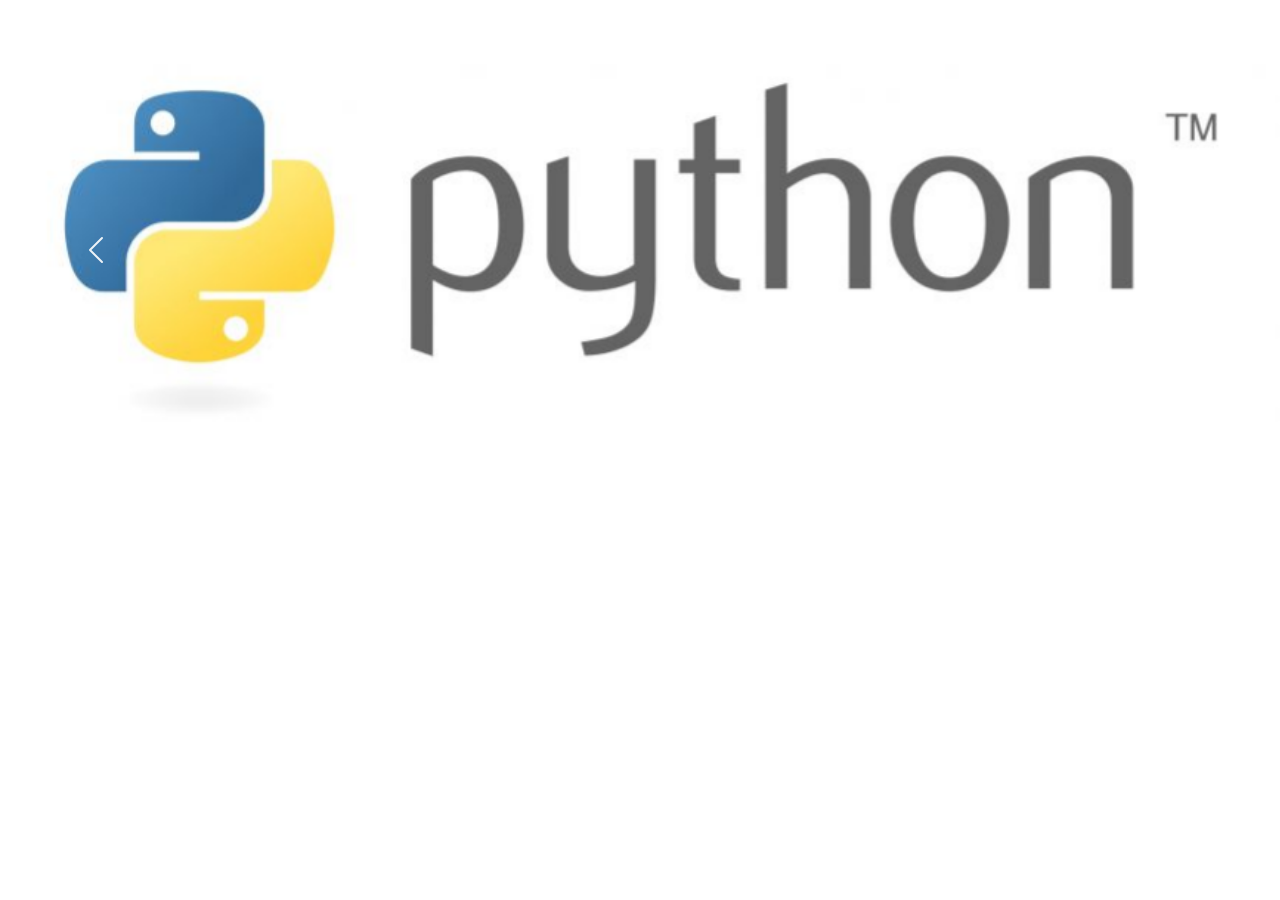
==== index.html @ 14a9f759 "Agregamos carousel básico con estilos de imagen" ====
<!DOCTYPE html>
<html lang="en">
  <head>
    <meta charset="utf-8" />
    <meta name="viewport" content="width=device-width, initial-scale=1" />
    <title>Bootstrap</title>
    <link
      href="https://cdn.jsdelivr.net/npm/bootstrap@5.3.3/dist/css/bootstrap.min.css"
      rel="stylesheet"
      integrity="sha384-QWTKZyjpPEjISv5WaRU9OFeRpok6YctnYmDr5pNlyT2bRjXh0JMhjY6hW+ALEwIH"
      crossorigin="anonymous"
    />
    <link rel="stylesheet" href="./css/estilos.css" />
  </head>
  <body>
    <main>
      <div id="carouselExampleFade" class="carousel slide carousel-fade">
        <div class="carousel-inner">
          <div class="carousel-item active">
            <img src="./assets/python.jpg" class="d-block w-100" alt="python" />
          </div>
          <div class="carousel-item">
            <img src="./assets/ract.jpg" class="d-block w-100" alt="react" />
          </div>
          <div class="carousel-item">
            <img src="./assets/vue.jpg" class="d-block w-100" alt="vue" />
          </div>
        </div>
        <button
          class="carousel-control-prev"
          type="button"
          data-bs-target="#carouselExampleFade"
          data-bs-slide="prev"
        >
          <span class="carousel-control-prev-icon" aria-hidden="true"></span>
          <span class="visually-hidden">Previous</span>
        </button>
        <button
          class="carousel-control-next"
          type="button"
          data-bs-target="#carouselExampleFade"
          data-bs-slide="next"
        >
          <span class="carousel-control-next-icon" aria-hidden="true"></span>
          <span class="visually-hidden">Next</span>
        </button>
      </div>
    </main>

    <script
      src="https://cdn.jsdelivr.net/npm/bootstrap@5.3.3/dist/js/bootstrap.bundle.min.js"
      integrity="sha384-YvpcrYf0tY3lHB60NNkmXc5s9fDVZLESaAA55NDzOxhy9GkcIdslK1eN7N6jIeHz"
      crossorigin="anonymous"
    ></script>
  </body>
</html>
---- css/estilos.css ----
#carouselExampleFade,
.carousel-inner,
.carousel-item {
  height: 500px;
}

.carousel-item img {
  height: 100%;
  object-fit: cover;
  object-position: center;
}
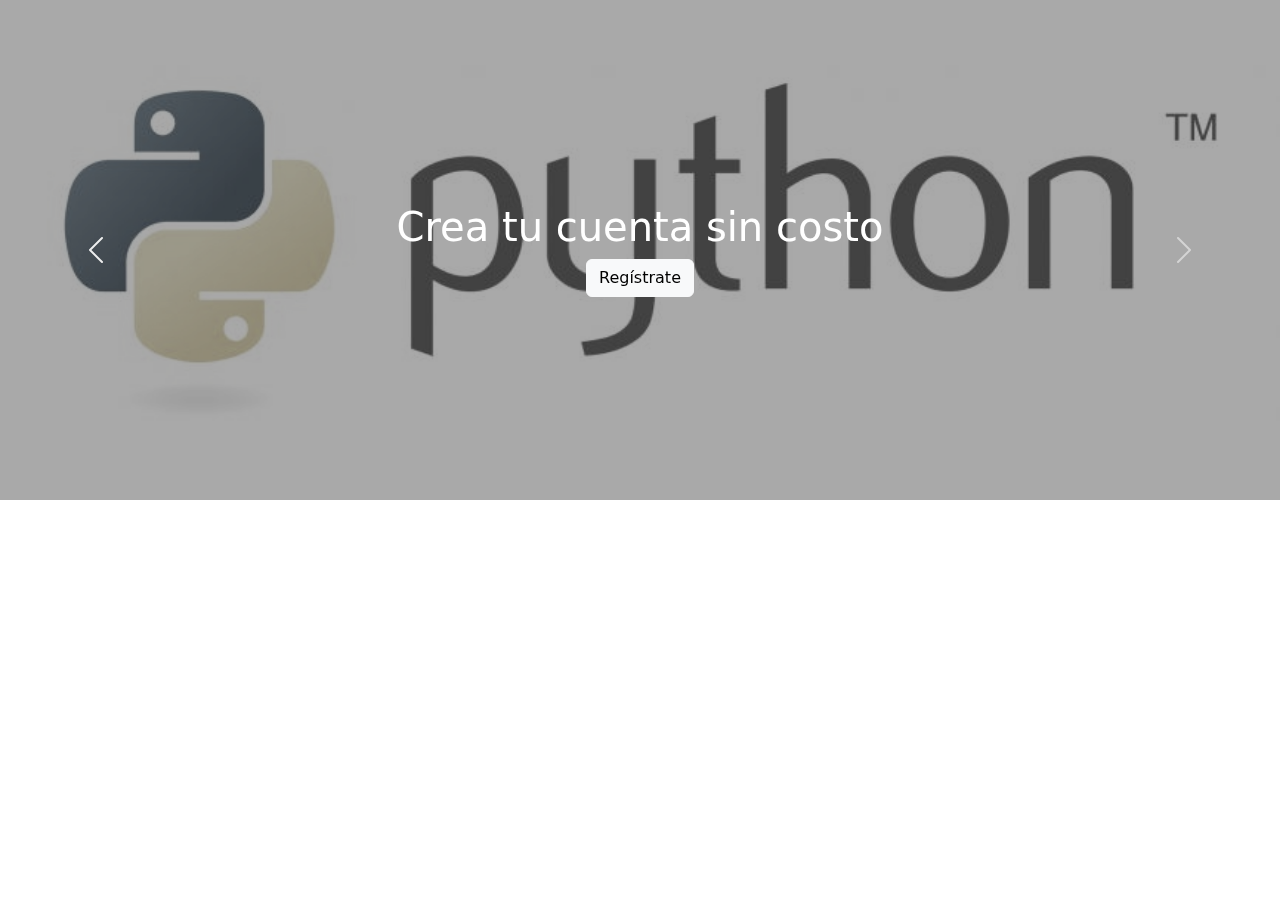
==== commit bdf40b56: "Carousel terminado con overlay y boton con texto" ====
--- a/index.html
+++ b/index.html
@@ -24,6 +24,12 @@
           </div>
           <div class="carousel-item">
             <img src="./assets/vue.jpg" class="d-block w-100" alt="vue" />
+          </div>
+          <div
+            class="overLay d-flex flex-column justify-content-center align-items-center text-white"
+          >
+            <h1>Crea tu cuenta sin costo</h1>
+            <button class="btn btn-light">Regístrate</button>
           </div>
         </div>
         <button
--- a/css/estilos.css
+++ b/css/estilos.css
@@ -4,8 +4,23 @@
   height: 500px;
 }
 
+.carousel-inner {
+  position: relative;
+}
+
 .carousel-item img {
   height: 100%;
   object-fit: cover;
   object-position: center;
+  filter: grayscale(0.8);
 }
+
+.overLay {
+  position: absolute;
+  top: 0;
+  bottom: 0;
+  right: 0;
+  left: 0;
+  background-color: rgba(0, 0, 0, 0.336);
+  z-index: 1;
+}
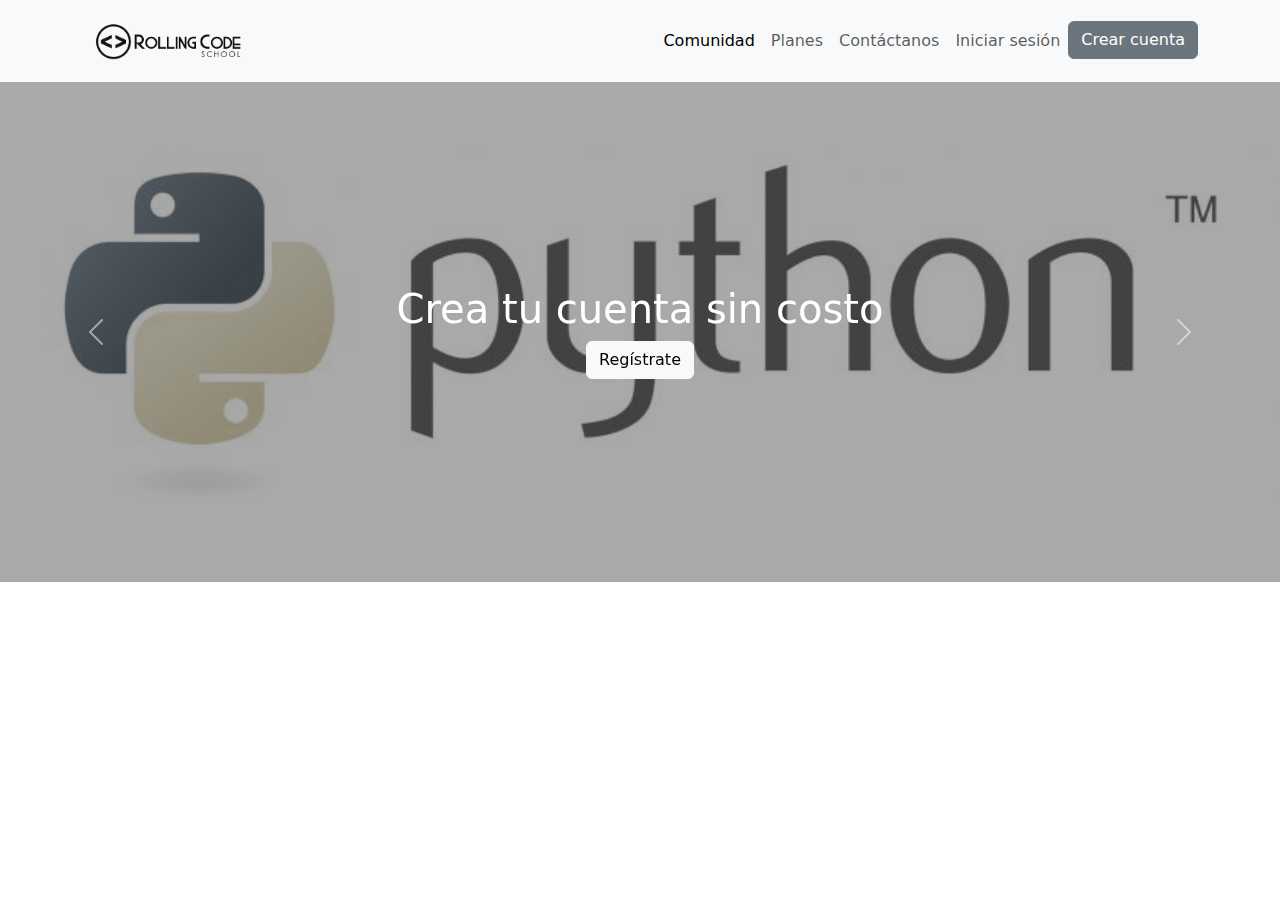
==== commit df3b39d2: "Unimos ramas menu y carousel con develop" ====
--- a/index.html
+++ b/index.html
@@ -13,6 +13,51 @@
     <link rel="stylesheet" href="./css/estilos.css" />
   </head>
   <body>
+    <header>
+      <nav class="navbar navbar-expand-lg bg-light navbar-light">
+        <div class="container">
+          <a class="navbar-brand" href="#">
+            <img
+              class="img-logo"
+              src="./assets/logo2.png"
+              alt="logo de la página"
+            />
+          </a>
+          <button
+            class="navbar-toggler"
+            type="button"
+            data-bs-toggle="collapse"
+            data-bs-target="#navbarSupportedContent"
+            aria-controls="navbarSupportedContent"
+            aria-expanded="false"
+            aria-label="Toggle navigation"
+          >
+            <span class="navbar-toggler-icon"></span>
+          </button>
+          <div class="collapse navbar-collapse" id="navbarSupportedContent">
+            <ul class="navbar-nav ms-auto mb-2 mb-lg-0">
+              <li class="nav-item">
+                <a class="nav-link active" aria-current="page" href="#"
+                  >Comunidad</a
+                >
+              </li>
+              <li class="nav-item">
+                <a class="nav-link" href="#">Planes</a>
+              </li>
+              <li class="nav-item">
+                <a class="nav-link" href="#">Contáctanos</a>
+              </li>
+              <li class="nav-item">
+                <a class="nav-link" href="#">Iniciar sesión</a>
+              </li>
+              <li class="nav-item">
+                <button class="btn btn-secondary">Crear cuenta</button>
+              </li>
+            </ul>
+          </div>
+        </div>
+      </nav>
+    </header>
     <main>
       <div id="carouselExampleFade" class="carousel slide carousel-fade">
         <div class="carousel-inner">
--- a/css/estilos.css
+++ b/css/estilos.css
@@ -1,3 +1,7 @@
+.img-logo {
+  width: 170px;
+}
+
 #carouselExampleFade,
 .carousel-inner,
 .carousel-item {
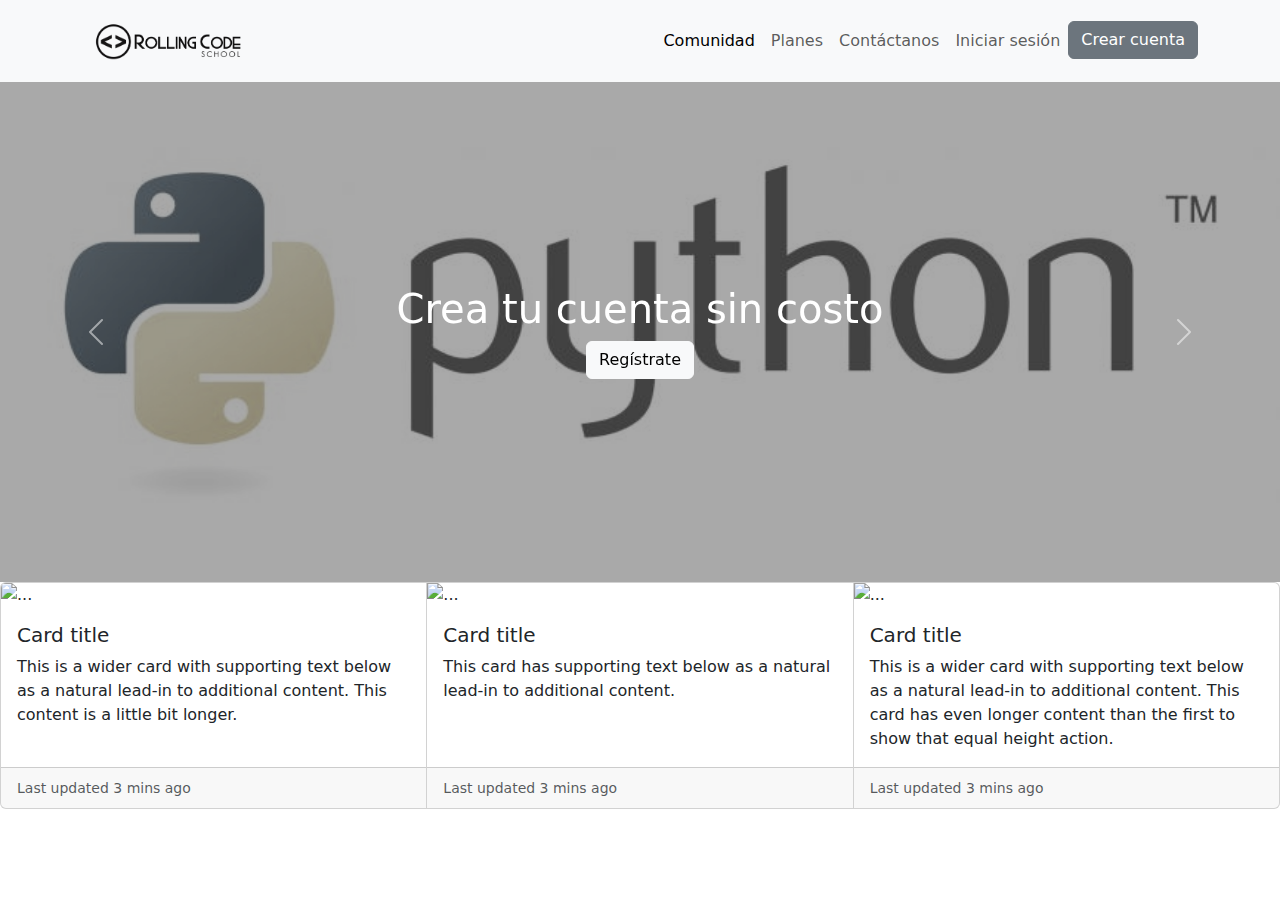
==== commit 52ee73ef: "Se agregan tarjetas de los planes con el diseño original" ====
--- a/index.html
+++ b/index.html
@@ -2,7 +2,7 @@
 <html lang="en">
   <head>
     <meta charset="utf-8" />
-    <meta name="viewport" content="width=device-width, initial-scale=1" />
+    <meta name="viewport" content="width=device-width, initial-scale=1.0" />
     <title>Bootstrap</title>
     <link
       href="https://cdn.jsdelivr.net/npm/bootstrap@5.3.3/dist/css/bootstrap.min.css"
@@ -96,6 +96,51 @@
           <span class="visually-hidden">Next</span>
         </button>
       </div>
+      <section id="planes">
+        <div class="card-group">
+          <div class="card">
+            <img src="..." class="card-img-top" alt="..." />
+            <div class="card-body">
+              <h5 class="card-title">Card title</h5>
+              <p class="card-text">
+                This is a wider card with supporting text below as a natural
+                lead-in to additional content. This content is a little bit
+                longer.
+              </p>
+            </div>
+            <div class="card-footer">
+              <small class="text-body-secondary">Last updated 3 mins ago</small>
+            </div>
+          </div>
+          <div class="card">
+            <img src="..." class="card-img-top" alt="..." />
+            <div class="card-body">
+              <h5 class="card-title">Card title</h5>
+              <p class="card-text">
+                This card has supporting text below as a natural lead-in to
+                additional content.
+              </p>
+            </div>
+            <div class="card-footer">
+              <small class="text-body-secondary">Last updated 3 mins ago</small>
+            </div>
+          </div>
+          <div class="card">
+            <img src="..." class="card-img-top" alt="..." />
+            <div class="card-body">
+              <h5 class="card-title">Card title</h5>
+              <p class="card-text">
+                This is a wider card with supporting text below as a natural
+                lead-in to additional content. This card has even longer content
+                than the first to show that equal height action.
+              </p>
+            </div>
+            <div class="card-footer">
+              <small class="text-body-secondary">Last updated 3 mins ago</small>
+            </div>
+          </div>
+        </div>
+      </section>
     </main>
 
     <script
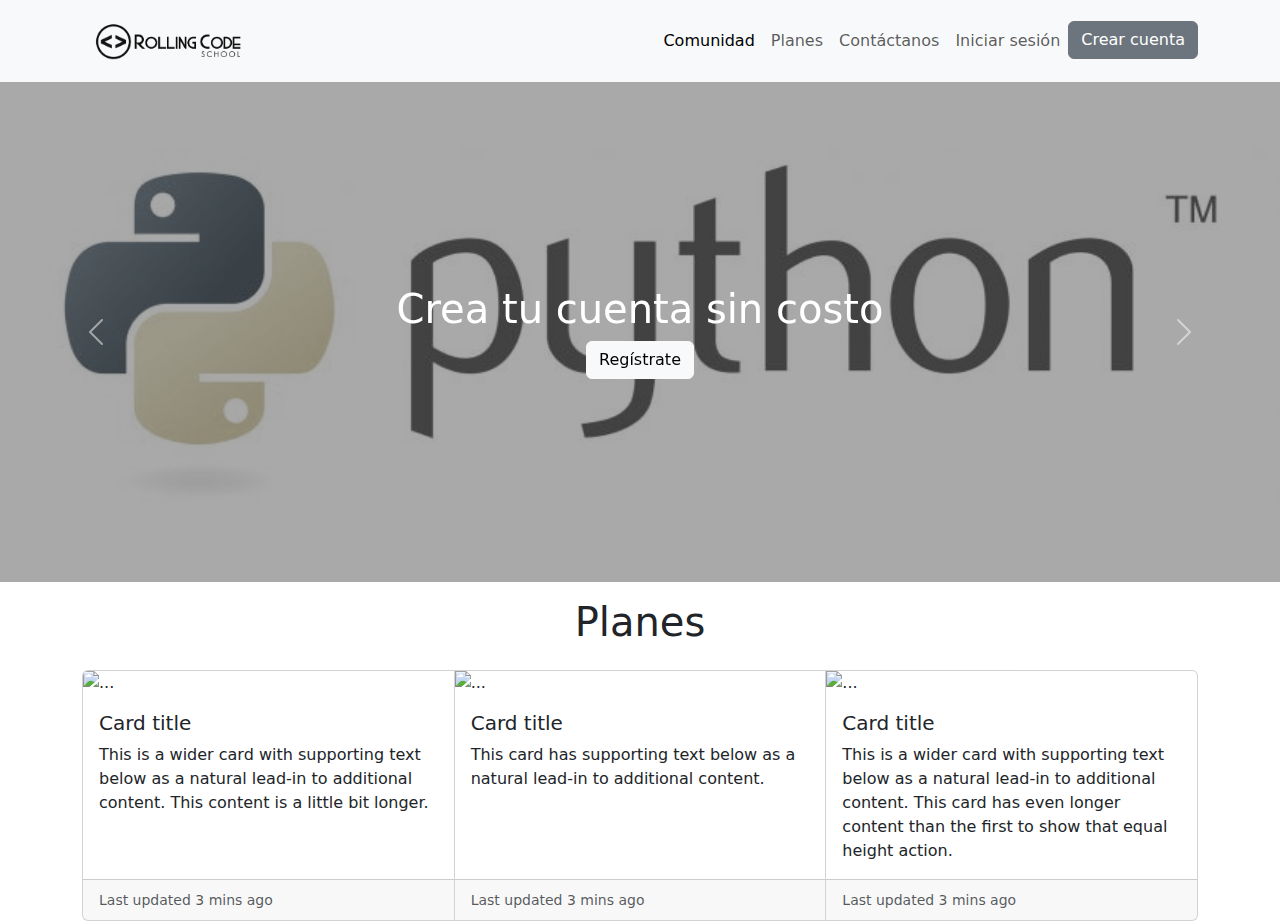
==== commit 1c4d00c8: "Diseño de planes terminado" ====
--- a/index.html
+++ b/index.html
@@ -42,7 +42,7 @@
                 >
               </li>
               <li class="nav-item">
-                <a class="nav-link" href="#">Planes</a>
+                <a class="nav-link" href="#planes">Planes</a>
               </li>
               <li class="nav-item">
                 <a class="nav-link" href="#">Contáctanos</a>
@@ -96,7 +96,12 @@
           <span class="visually-hidden">Next</span>
         </button>
       </div>
-      <section id="planes">
+      <section id="planes" class="container">
+        <div class="row p-3">
+          <div class="col text-center">
+            <h1>Planes</h1>
+          </div>
+        </div>
         <div class="card-group">
           <div class="card">
             <img src="..." class="card-img-top" alt="..." />
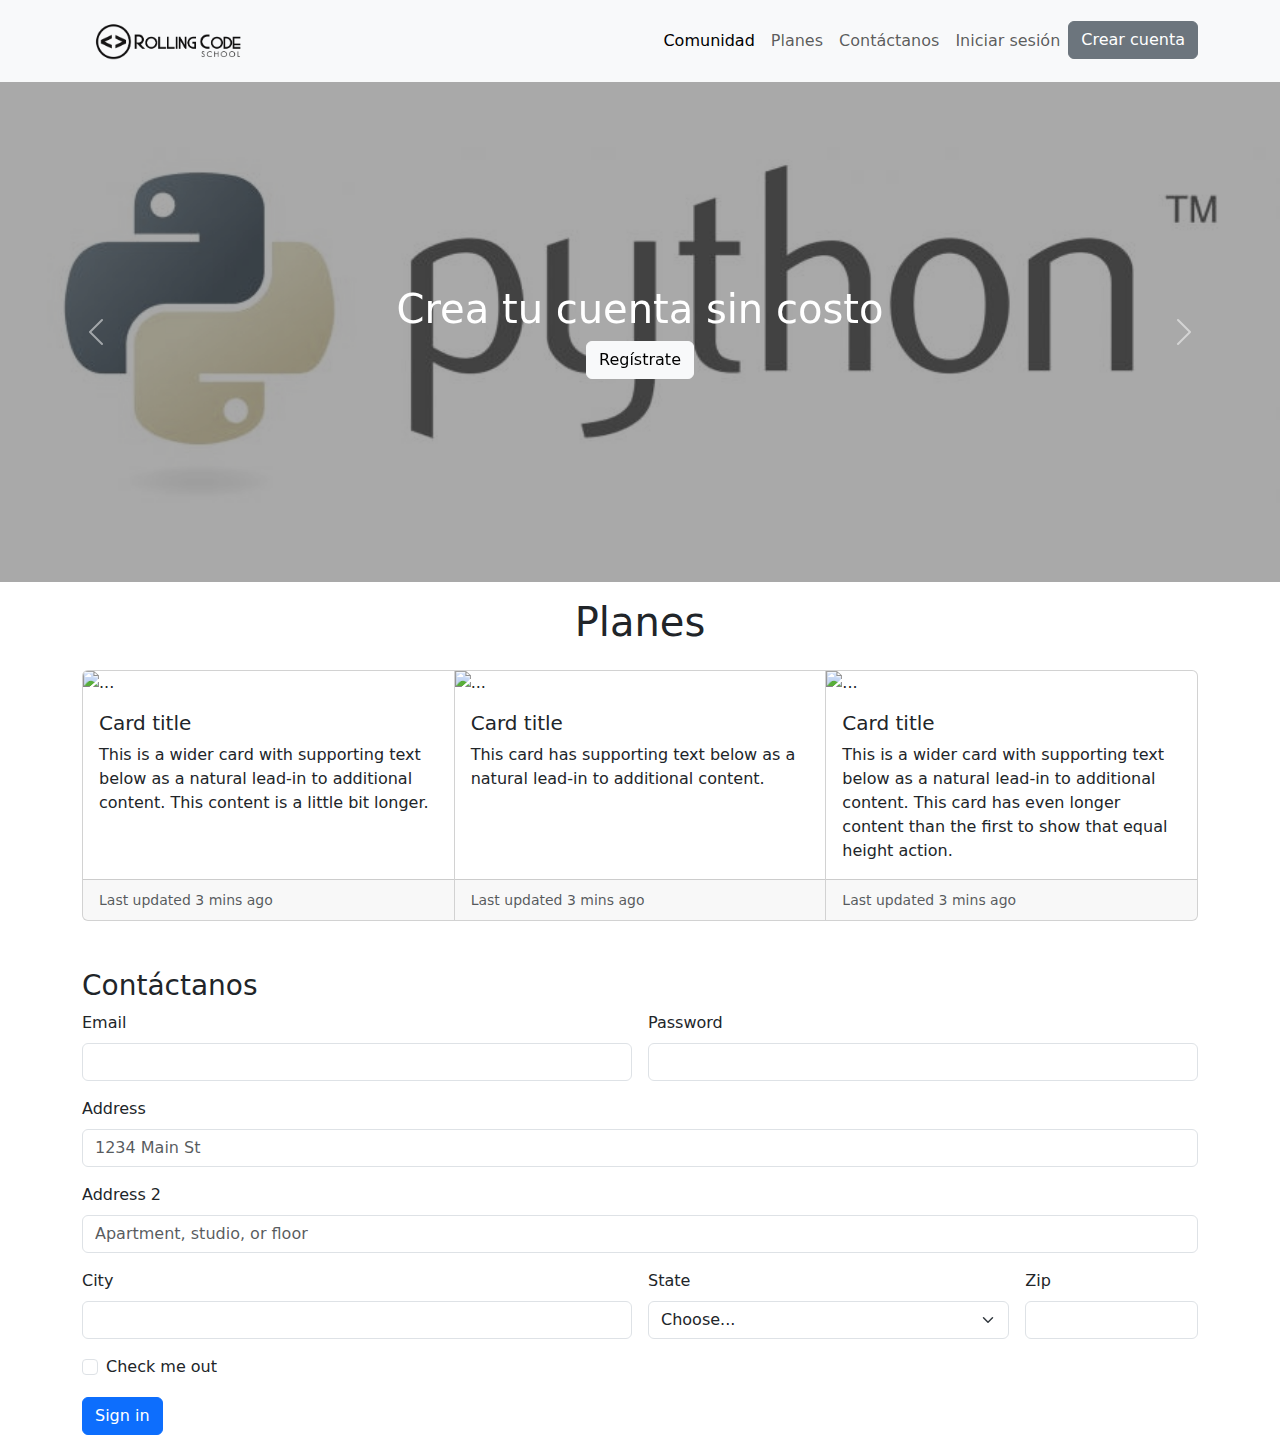
==== commit e8420c75: "Diseño del formulario de contacto" ====
--- a/index.html
+++ b/index.html
@@ -146,6 +146,76 @@
           </div>
         </div>
       </section>
+
+      <section id="contacto" class="container mt-5">
+        <div class="row">
+          <div class="col">
+            <h3>Contáctanos</h3>
+            <form class="row g-3">
+              <div class="col-md-6">
+                <label for="inputEmail4" class="form-label">Email</label>
+                <input type="email" class="form-control" id="inputEmail4" />
+              </div>
+              <div class="col-md-6">
+                <label for="inputPassword4" class="form-label">Password</label>
+                <input
+                  type="password"
+                  class="form-control"
+                  id="inputPassword4"
+                />
+              </div>
+              <div class="col-12">
+                <label for="inputAddress" class="form-label">Address</label>
+                <input
+                  type="text"
+                  class="form-control"
+                  id="inputAddress"
+                  placeholder="1234 Main St"
+                />
+              </div>
+              <div class="col-12">
+                <label for="inputAddress2" class="form-label">Address 2</label>
+                <input
+                  type="text"
+                  class="form-control"
+                  id="inputAddress2"
+                  placeholder="Apartment, studio, or floor"
+                />
+              </div>
+              <div class="col-md-6">
+                <label for="inputCity" class="form-label">City</label>
+                <input type="text" class="form-control" id="inputCity" />
+              </div>
+              <div class="col-md-4">
+                <label for="inputState" class="form-label">State</label>
+                <select id="inputState" class="form-select">
+                  <option selected>Choose...</option>
+                  <option>...</option>
+                </select>
+              </div>
+              <div class="col-md-2">
+                <label for="inputZip" class="form-label">Zip</label>
+                <input type="text" class="form-control" id="inputZip" />
+              </div>
+              <div class="col-12">
+                <div class="form-check">
+                  <input
+                    class="form-check-input"
+                    type="checkbox"
+                    id="gridCheck"
+                  />
+                  <label class="form-check-label" for="gridCheck">
+                    Check me out
+                  </label>
+                </div>
+              </div>
+              <div class="col-12">
+                <button type="submit" class="btn btn-primary">Sign in</button>
+              </div>
+            </form>
+          </div>
+        </div>
+      </section>
     </main>
 
     <script
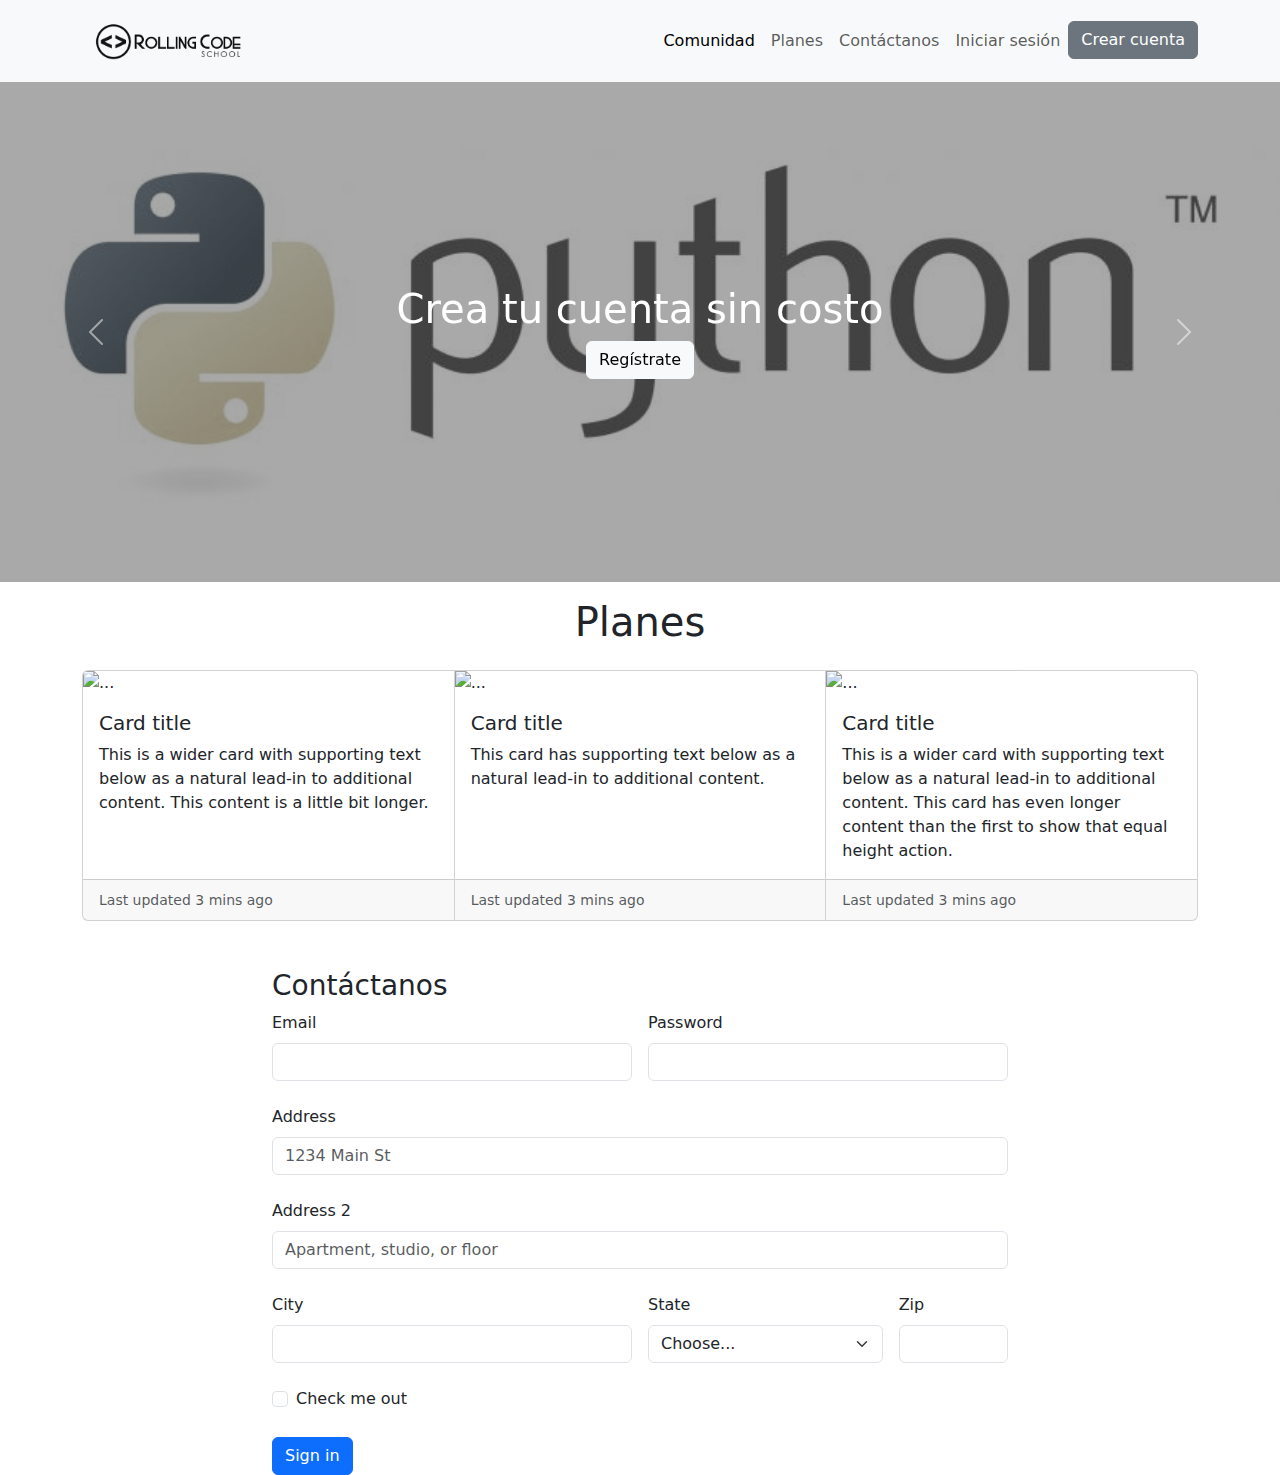
==== commit ea7c7e5b: "Mejoramos el diseño como se nos había solicitado en el issue" ====
--- a/index.html
+++ b/index.html
@@ -149,14 +149,14 @@
 
       <section id="contacto" class="container mt-5">
         <div class="row">
-          <div class="col">
+          <div class="col-12 col-md-8 offset-md-2">
             <h3>Contáctanos</h3>
             <form class="row g-3">
-              <div class="col-md-6">
+              <div class="col-md-6 mb-2">
                 <label for="inputEmail4" class="form-label">Email</label>
                 <input type="email" class="form-control" id="inputEmail4" />
               </div>
-              <div class="col-md-6">
+              <div class="col-md-6 mb-2">
                 <label for="inputPassword4" class="form-label">Password</label>
                 <input
                   type="password"
@@ -164,7 +164,7 @@
                   id="inputPassword4"
                 />
               </div>
-              <div class="col-12">
+              <div class="col-12 mb-2">
                 <label for="inputAddress" class="form-label">Address</label>
                 <input
                   type="text"
@@ -173,7 +173,7 @@
                   placeholder="1234 Main St"
                 />
               </div>
-              <div class="col-12">
+              <div class="col-12 mb-2">
                 <label for="inputAddress2" class="form-label">Address 2</label>
                 <input
                   type="text"
@@ -182,7 +182,7 @@
                   placeholder="Apartment, studio, or floor"
                 />
               </div>
-              <div class="col-md-6">
+              <div class="col-md-6 mb-2">
                 <label for="inputCity" class="form-label">City</label>
                 <input type="text" class="form-control" id="inputCity" />
               </div>
@@ -210,7 +210,9 @@
                 </div>
               </div>
               <div class="col-12">
-                <button type="submit" class="btn btn-primary">Sign in</button>
+                <button type="submit" class="btn btn-primary mt-2">
+                  Sign in
+                </button>
               </div>
             </form>
           </div>
